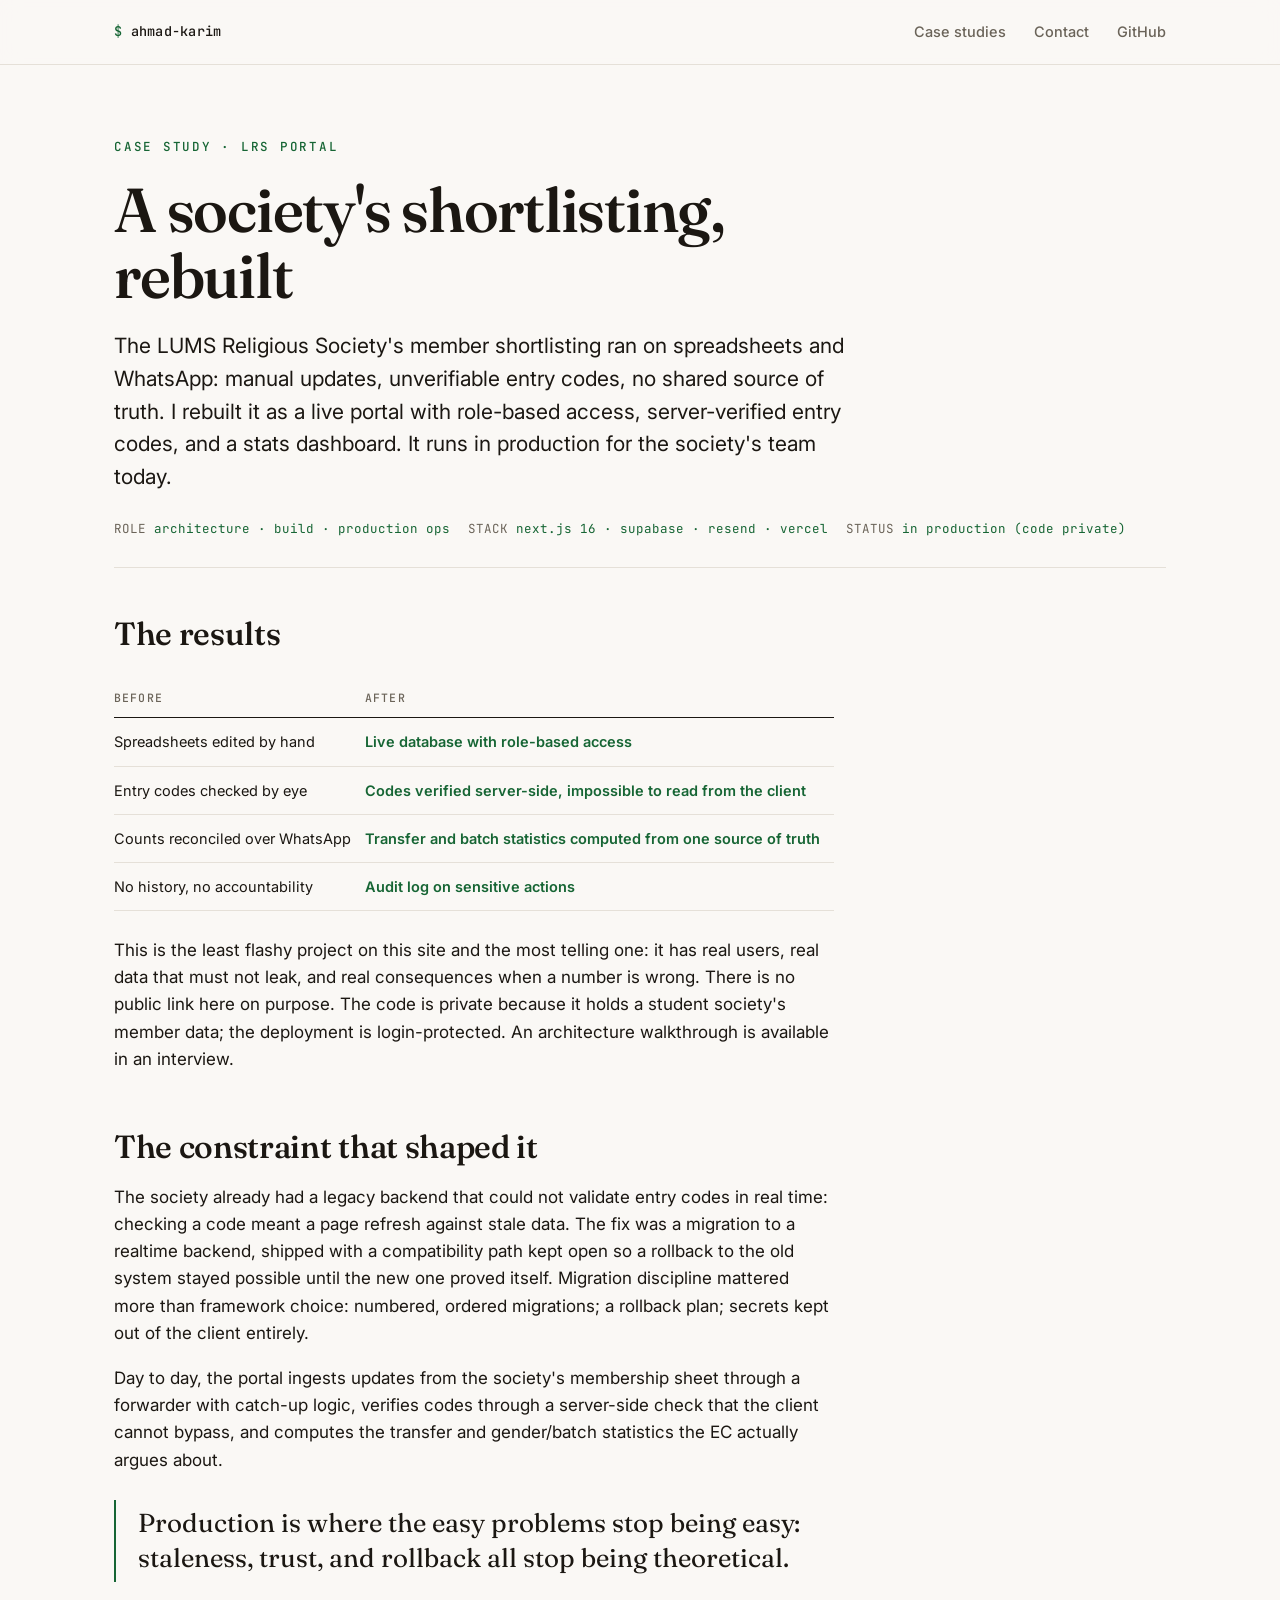
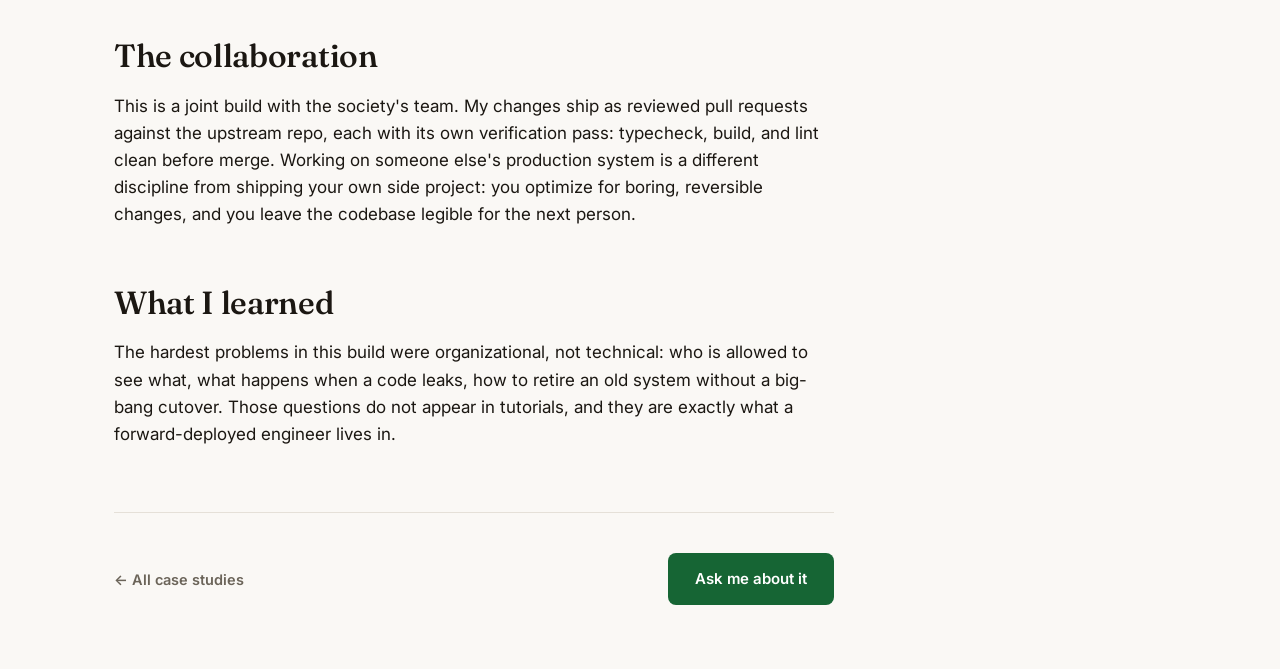
==== case-studies/lrs-portal.html @ 7e13b47a "portfolio site: light editorial design, 3 case studies, animation layer (reduced-motion safe, no-JS " ====
<!doctype html>
<html lang="en">
<head>
  <meta charset="utf-8" />
  <meta name="viewport" content="width=device-width, initial-scale=1" />
  <title>LRS Portal case study — Ahmad Karim</title>
  <meta name="description" content="Replaced a spreadsheet + WhatsApp shortlisting process for a real student society with a live portal. Code private, running in production." />
  <link rel="icon" href="data:image/svg+xml,%3Csvg xmlns='http://www.w3.org/2000/svg' viewBox='0 0 64 64'%3E%3Crect width='64' height='64' rx='14' fill='%23101210'/%3E%3Ctext x='32' y='45' font-family='monospace' font-size='36' font-weight='600' text-anchor='middle' fill='%236FCF97'%3E%24%3C/text%3E%3C/svg%3E" />
  <link rel="preconnect" href="https://fonts.googleapis.com" />
  <link rel="preconnect" href="https://fonts.gstatic.com" crossorigin />
  <link href="https://fonts.googleapis.com/css2?family=Fraunces:opsz,wght@9..144,400..700&family=Inter:wght@400..700&family=JetBrains+Mono:wght@400;500&display=swap" rel="stylesheet" />
  <link rel="stylesheet" href="../assets/styles.css" />
</head>
<body>
  <a class="skip-link" href="#main">Skip to content</a>

  <header class="site-header">
    <div class="container">
      <a class="brand" href="/"><span class="dollar">$</span> ahmad-karim</a>
      <nav class="site-nav" aria-label="Main">
        <a class="u-line" href="../#case-studies">Case studies</a>
        <a class="u-line" href="../#footer">Contact</a>
        <a class="u-line" href="https://github.com/ahm3d-karim">GitHub</a>
      </nav>
    </div>
  </header>

  <main id="main">
    <article class="article">
      <div class="container">
        <span class="kicker">Case study · lrs portal</span>
        <header>
          <h1>A society's shortlisting, rebuilt</h1>
          <p class="standfirst">The LUMS Religious Society's member shortlisting ran on spreadsheets and WhatsApp: manual updates, unverifiable entry codes, no shared source of truth. I rebuilt it as a live portal with role-based access, server-verified entry codes, and a stats dashboard. It runs in production for the society's team today.</p>
        </header>
        <div class="article-meta">
          <span>ROLE <span class="accent">architecture · build · production ops</span></span>
          <span>STACK <span class="accent">next.js 16 · supabase · resend · vercel</span></span>
          <span>STATUS <span class="accent">in production (code private)</span></span>
        </div>

        <div class="prose">
          <h2>The results</h2>
          <table class="results-table">
            <thead><tr><th>Before</th><th>After</th></tr></thead>
            <tbody>
              <tr><td>Spreadsheets edited by hand</td><td class="good">Live database with role-based access</td></tr>
              <tr><td>Entry codes checked by eye</td><td class="good">Codes verified server-side, impossible to read from the client</td></tr>
              <tr><td>Counts reconciled over WhatsApp</td><td class="good">Transfer and batch statistics computed from one source of truth</td></tr>
              <tr><td>No history, no accountability</td><td class="good">Audit log on sensitive actions</td></tr>
            </tbody>
          </table>
          <p>This is the least flashy project on this site and the most telling one: it has real users, real data that must not leak, and real consequences when a number is wrong. There is no public link here on purpose. The code is private because it holds a student society's member data; the deployment is login-protected. An architecture walkthrough is available in an interview.</p>

          <h2>The constraint that shaped it</h2>
          <p>The society already had a legacy backend that could not validate entry codes in real time: checking a code meant a page refresh against stale data. The fix was a migration to a realtime backend, shipped with a compatibility path kept open so a rollback to the old system stayed possible until the new one proved itself. Migration discipline mattered more than framework choice: numbered, ordered migrations; a rollback plan; secrets kept out of the client entirely.</p>
          <p>Day to day, the portal ingests updates from the society's membership sheet through a forwarder with catch-up logic, verifies codes through a server-side check that the client cannot bypass, and computes the transfer and gender/batch statistics the EC actually argues about.</p>
          <blockquote>Production is where the easy problems stop being easy: staleness, trust, and rollback all stop being theoretical.</blockquote>

          <h2>The collaboration</h2>
          <p>This is a joint build with the society's team. My changes ship as reviewed pull requests against the upstream repo, each with its own verification pass: typecheck, build, and lint clean before merge. Working on someone else's production system is a different discipline from shipping your own side project: you optimize for boring, reversible changes, and you leave the codebase legible for the next person.</p>

          <h2>What I learned</h2>
          <p>The hardest problems in this build were organizational, not technical: who is allowed to see what, what happens when a code leaks, how to retire an old system without a big-bang cutover. Those questions do not appear in tutorials, and they are exactly what a forward-deployed engineer lives in.</p>

          <div class="case-cta">
            <a class="back" href="../#case-studies">← All case studies</a>
            <div class="cta-row">
              <a class="btn btn-primary" href="mailto:28020258@lums.edu.pk">Ask me about it</a>
            </div>
          </div>
        </div>
      </div>
    </article>
  </main>
</body>
</html>
---- assets/styles.css ----
/* ============================================================
   Ahmad Karim — portfolio
   Light editorial system. One accent (forest green).
   Progressive enhancement: JS adds <html class="js">; every
   animation state is gated behind .js so no-JS = fully visible.
   ============================================================ */

:root {
  --bg: #FAF8F5;
  --surface: #FFFFFF;
  --ink: #1B1712;
  --muted: #6B6459;
  --line: #E5E0D8;
  --accent: #166534;
  --accent-ink: #0F441F;
  --chip: #EAF4EC;
  --max: 1100px;
  --pad: 24px;
  --serif: "Fraunces", Georgia, serif;
  --sans: "Inter", -apple-system, "Segoe UI", sans-serif;
  --mono: "JetBrains Mono", ui-monospace, "Cascadia Mono", monospace;
  --ease: cubic-bezier(0.16, 1, 0.3, 1);
}

* { box-sizing: border-box; margin: 0; padding: 0; }

html { scroll-behavior: smooth; }
html, body { overflow-x: clip; }
@media (prefers-reduced-motion: reduce) {
  html { scroll-behavior: auto; }
}

body {
  background: var(--bg);
  color: var(--ink);
  font-family: var(--sans);
  font-size: 17px;
  line-height: 1.6;
  -webkit-font-smoothing: antialiased;
}

img { display: block; max-width: 100%; height: auto; }
a { color: inherit; }

.container {
  max-width: var(--max);
  margin: 0 auto;
  padding: 0 var(--pad);
}

/* ---------- skip link + focus ---------- */
.skip-link {
  position: absolute;
  left: -999px;
  top: 8px;
  background: var(--ink);
  color: var(--bg);
  padding: 8px 14px;
  border-radius: 6px;
  z-index: 50;
}
.skip-link:focus { left: 8px; }

:focus-visible {
  outline: 2px solid var(--accent);
  outline-offset: 3px;
  border-radius: 2px;
}

/* ---------- header ---------- */
.site-header {
  position: sticky;
  top: 0;
  z-index: 40;
  background: rgba(250, 248, 245, 0.88);
  backdrop-filter: blur(10px);
  -webkit-backdrop-filter: blur(10px);
  border-bottom: 1px solid var(--line);
}
.site-header .container {
  display: flex;
  align-items: center;
  justify-content: space-between;
  height: 64px;
}
.brand {
  font-family: var(--mono);
  font-size: 13.5px;
  font-weight: 500;
  color: var(--ink);
  text-decoration: none;
  letter-spacing: 0.02em;
}
.brand .dollar { color: var(--accent); }
.site-nav { display: flex; gap: 28px; }
.site-nav a {
  font-size: 14.5px;
  font-weight: 500;
  color: var(--muted);
  text-decoration: none;
  transition: color 0.2s var(--ease);
}
.site-nav a:hover { color: var(--ink); }

/* animated underline (base state: none; enhanced under .js) */
.u-line { position: relative; }
.js .u-line::after {
  content: "";
  position: absolute;
  left: 0;
  bottom: -3px;
  width: 100%;
  height: 1.5px;
  background: var(--accent);
  transform: scaleX(0);
  transform-origin: left;
  transition: transform 0.35s var(--ease);
}
.js .u-line:hover::after,
.js .u-line:focus-visible::after { transform: scaleX(1); }

/* ---------- kicker (mono section labels) ---------- */
.kicker {
  font-family: var(--mono);
  font-size: 12.5px;
  font-weight: 500;
  letter-spacing: 0.14em;
  text-transform: uppercase;
  color: var(--accent);
}

/* ---------- hero ---------- */
.hero { padding: 108px 0 96px; }
.hero .kicker { display: block; margin-bottom: 26px; }
.hero h1 {
  font-family: var(--serif);
  font-weight: 560;
  font-size: clamp(52px, 8.5vw, 96px);
  line-height: 1.02;
  letter-spacing: -0.02em;
  max-width: 12ch;
}
.hero h1 .dot { color: var(--accent); }
.hero .lead {
  margin-top: 30px;
  font-size: clamp(18px, 2.2vw, 21px);
  line-height: 1.5;
  max-width: 34em;
  color: var(--ink);
}
.hero .sub {
  margin-top: 14px;
  font-size: 16.5px;
  color: var(--muted);
  max-width: 34em;
}
.hero .cta-row { margin-top: 42px; display: flex; gap: 14px; flex-wrap: wrap; }

/* ---------- buttons ---------- */
.btn {
  display: inline-flex;
  align-items: center;
  gap: 8px;
  font-family: var(--sans);
  font-size: 15px;
  font-weight: 600;
  padding: 13px 26px;
  border-radius: 8px;
  text-decoration: none;
  border: 1px solid transparent;
  transition: transform 0.2s var(--ease), background 0.2s var(--ease), border-color 0.2s var(--ease);
}
.btn:active { transform: translateY(1px) scale(0.99); }
.btn-primary { background: var(--accent); color: #fff; }
.btn-primary:hover { background: var(--accent-ink); }
.btn-ghost {
  background: transparent;
  color: var(--ink);
  border-color: #D8D2C7;
}
.btn-ghost:hover { border-color: var(--ink); }

/* ---------- section scaffolding ---------- */
.section { padding: 88px 0; }
.section-head { margin-bottom: 48px; }
.section-head .kicker { display: block; margin-bottom: 14px; }
.section-head h2 {
  font-family: var(--serif);
  font-weight: 540;
  font-size: clamp(30px, 4vw, 42px);
  line-height: 1.12;
  letter-spacing: -0.01em;
  max-width: 22ch;
}
.section-head p {
  margin-top: 12px;
  color: var(--muted);
  max-width: 44em;
}

/* ---------- flagship cards ---------- */
.flagship {
  display: grid;
  grid-template-columns: 7fr 5fr;
  gap: 48px;
  align-items: center;
  padding: 40px 0;
}
.flagship + .flagship { border-top: 1px solid var(--line); }
.flagship.flip .flagship-media { order: 2; }

.flagship-media {
  border: 1px solid var(--line);
  border-radius: 12px;
  overflow: hidden;
  background: var(--surface);
  box-shadow: 0 1px 2px rgba(27, 23, 18, 0.05);
}
.flagship-media img { width: 100%; }

.flagship-info .chip-row { display: flex; align-items: center; gap: 10px; margin-bottom: 16px; }
.status-chip {
  display: inline-flex;
  align-items: center;
  gap: 7px;
  font-family: var(--mono);
  font-size: 11.5px;
  font-weight: 500;
  letter-spacing: 0.1em;
  padding: 5px 11px;
  border-radius: 999px;
  background: var(--chip);
  color: var(--accent-ink);
}
.status-chip::before {
  content: "";
  width: 6px;
  height: 6px;
  border-radius: 50%;
  background: var(--accent);
}
.mono-tag {
  font-family: var(--mono);
  font-size: 12px;
  color: var(--muted);
}
.flagship-info h3 {
  font-family: var(--serif);
  font-weight: 540;
  font-size: clamp(26px, 3vw, 34px);
  line-height: 1.15;
  letter-spacing: -0.01em;
}
.flagship-info p { margin-top: 14px; color: var(--muted); max-width: 36em; }
.flagship-links { margin-top: 22px; display: flex; gap: 22px; flex-wrap: wrap; }
.flagship-links a {
  font-size: 14.5px;
  font-weight: 600;
  text-decoration: none;
  color: var(--ink);
}

/* ---------- stats strip ---------- */
.stats {
  border-top: 1px solid var(--line);
  border-bottom: 1px solid var(--line);
  background: var(--surface);
}
.stats .container {
  display: flex;
  justify-content: space-between;
  gap: 20px;
  padding-top: 40px;
  padding-bottom: 40px;
  flex-wrap: wrap;
}
.stat { min-width: 130px; }
.stat .num {
  font-family: var(--serif);
  font-weight: 560;
  font-size: clamp(34px, 4vw, 48px);
  line-height: 1;
  color: var(--ink);
  font-variant-numeric: tabular-nums;
}
.stat .num .unit { font-size: 0.55em; color: var(--accent); }
.stat .lbl {
  margin-top: 8px;
  font-size: 13.5px;
  color: var(--muted);
  max-width: 16ch;
}

/* ---------- case studies (editorial list) ---------- */
.case-row {
  display: grid;
  grid-template-columns: 80px 1fr auto;
  gap: 28px;
  align-items: baseline;
  padding: 34px 0;
  border-top: 1px solid var(--line);
  text-decoration: none;
}
.case-row:last-child { border-bottom: 1px solid var(--line); }
.case-num {
  font-family: var(--mono);
  font-size: 13px;
  color: var(--muted);
}
.case-body h3 {
  font-family: var(--serif);
  font-weight: 540;
  font-size: clamp(22px, 2.6vw, 30px);
  line-height: 1.15;
  transition: color 0.2s var(--ease);
}
.case-body .kicker { display: block; margin-bottom: 8px; font-size: 11.5px; }
.case-body p { margin-top: 10px; color: var(--muted); max-width: 40em; }
.case-pull {
  margin-top: 12px;
  font-family: var(--mono);
  font-size: 12.5px;
  color: var(--accent);
}
.case-arrow {
  align-self: center;
  font-family: var(--mono);
  font-size: 20px;
  color: var(--muted);
  transition: transform 0.3s var(--ease), color 0.2s var(--ease);
}
.js .case-row:hover .case-arrow { transform: translateX(6px); color: var(--accent); }
.js .case-row:hover h3 { color: var(--accent-ink); }

/* ---------- tooling ---------- */
.tool-grid {
  display: grid;
  grid-template-columns: 1fr 1fr;
  gap: 24px;
}
.tool {
  background: var(--surface);
  border: 1px solid var(--line);
  border-radius: 12px;
  padding: 28px;
  text-decoration: none;
  transition: transform 0.35s var(--ease), box-shadow 0.35s var(--ease), border-color 0.35s var(--ease);
}
.js .tool:hover {
  transform: translateY(-4px);
  border-color: #CFE8D6;
  box-shadow: 0 14px 34px -16px rgba(27, 23, 18, 0.16);
}
.tool h3 { font-size: 17.5px; font-weight: 600; }
.tool p { margin-top: 8px; font-size: 14.5px; color: var(--muted); }
.tool .mono-tag { display: inline-block; margin-top: 16px; }

/* ---------- archive ---------- */
.archive-grid {
  display: grid;
  grid-template-columns: repeat(4, 1fr);
  gap: 18px;
}
.archive-item {
  border-top: 2px solid var(--line);
  padding-top: 16px;
  text-decoration: none;
}
.archive-item h3 { font-size: 15.5px; font-weight: 600; }
.archive-item p { margin-top: 6px; font-size: 13.5px; color: var(--muted); line-height: 1.5; }
.archive-item .mono-tag { display: inline-block; margin-top: 12px; font-size: 11.5px; }
.js .archive-item h3 { transition: color 0.2s var(--ease); }
.js .archive-item:hover h3 { color: var(--accent-ink); }
.archive-item:hover { border-top-color: var(--accent); }

/* ---------- footer ---------- */
.site-footer {
  margin-top: 40px;
  border-top: 1px solid var(--line);
  padding: 64px 0 40px;
}
.footer-grid {
  display: flex;
  justify-content: space-between;
  gap: 32px;
  flex-wrap: wrap;
}
.footer-grid h2 {
  font-family: var(--serif);
  font-weight: 540;
  font-size: clamp(28px, 3.6vw, 40px);
  letter-spacing: -0.01em;
  max-width: 16ch;
  line-height: 1.1;
}
.footer-links { display: flex; flex-direction: column; gap: 12px; min-width: 200px; }
.footer-links a {
  font-size: 15px;
  font-weight: 500;
  text-decoration: none;
  color: var(--muted);
  transition: color 0.2s var(--ease);
}
.footer-links a:hover { color: var(--ink); }
.footer-meta {
  margin-top: 56px;
  display: flex;
  justify-content: space-between;
  gap: 16px;
  flex-wrap: wrap;
  font-size: 13px;
  color: var(--muted);
}
.footer-meta .mono { font-family: var(--mono); font-size: 12.5px; color: var(--accent); }

/* ---------- article pages (case studies) ---------- */
.article { padding: 72px 0 40px; }
.article .kicker { display: block; margin-bottom: 20px; }
.article header h1 {
  font-family: var(--serif);
  font-weight: 560;
  font-size: clamp(36px, 5.4vw, 62px);
  line-height: 1.06;
  letter-spacing: -0.02em;
  max-width: 18ch;
}
.article .standfirst {
  margin-top: 22px;
  font-size: clamp(18px, 2.1vw, 21px);
  line-height: 1.55;
  color: var(--ink);
  max-width: 36em;
}
.article-meta {
  margin-top: 26px;
  padding-bottom: 28px;
  border-bottom: 1px solid var(--line);
  display: flex;
  gap: 18px;
  flex-wrap: wrap;
  font-family: var(--mono);
  font-size: 12.5px;
  color: var(--muted);
}
.article-meta .accent { color: var(--accent); }

.prose { padding: 48px 0 24px; max-width: 720px; }
.prose h2 {
  font-family: var(--serif);
  font-weight: 540;
  font-size: clamp(25px, 3vw, 32px);
  line-height: 1.15;
  letter-spacing: -0.01em;
  margin: 56px 0 18px;
}
.prose h2:first-child { margin-top: 0; }
.prose h3 { font-size: 18px; font-weight: 650; margin: 36px 0 10px; }
.prose p { margin: 0 0 18px; color: var(--ink); }
.prose p.muted { color: var(--muted); }
.prose strong { font-weight: 650; }
.prose blockquote {
  border-left: 2px solid var(--accent);
  padding: 6px 0 6px 22px;
  margin: 26px 0;
  font-family: var(--serif);
  font-size: clamp(20px, 2.4vw, 26px);
  line-height: 1.35;
  color: var(--ink);
}
.prose ul { margin: 0 0 18px 22px; }
.prose li { margin-bottom: 8px; }
.prose .mono-tag { font-size: 12px; }

.results-table {
  width: 100%;
  border-collapse: collapse;
  margin: 26px 0;
  font-size: 14.5px;
}
.results-table th {
  text-align: left;
  font-family: var(--mono);
  font-size: 11.5px;
  letter-spacing: 0.1em;
  text-transform: uppercase;
  color: var(--muted);
  font-weight: 500;
  padding: 10px 14px 10px 0;
  border-bottom: 1.5px solid var(--ink);
}
.results-table td {
  padding: 12px 14px 12px 0;
  border-bottom: 1px solid var(--line);
  vertical-align: top;
}
.results-table td.mono, .results-table .mono { font-family: var(--mono); font-size: 13px; }
.results-table .good { color: var(--accent); font-weight: 600; }

.term {
  background: #101210;
  border-radius: 10px;
  padding: 18px 22px;
  margin: 28px 0;
  font-family: var(--mono);
  font-size: 13.5px;
  line-height: 1.75;
  color: #D6E4D9;
  overflow-x: auto;
}
.term .p { color: #6FCF97; }
.term .dim { color: #7C8A7E; }
.term .hl { color: #F2F7F2; font-weight: 600; }

.honesty {
  background: var(--surface);
  border: 1px solid var(--line);
  border-left: 3px solid #B45309;
  border-radius: 0 10px 10px 0;
  padding: 22px 26px;
  margin: 30px 0;
}
.honesty h3 { margin-top: 0; font-size: 15px; font-weight: 650; }
.honesty p, .honesty li { font-size: 14.5px; color: var(--muted); }
.honesty p:last-child { margin-bottom: 0; }

.case-cta {
  margin-top: 64px;
  padding-top: 40px;
  border-top: 1px solid var(--line);
  display: flex;
  gap: 14px;
  flex-wrap: wrap;
  align-items: center;
  justify-content: space-between;
}
.case-cta .back {
  font-size: 14.5px;
  font-weight: 600;
  text-decoration: none;
  color: var(--muted);
}
.case-cta .back:hover { color: var(--ink); }

@media (max-width: 700px) {
  .article { padding: 48px 0 24px; }
  .prose { padding-top: 36px; }
  .results-table { font-size: 13.5px; display: block; overflow-x: auto; }
}

/* ============================================================
   Animation states (all gated behind html.js and applied by
   main.js; no-JS users never see any of this)
   ============================================================ */
.js .anim.pre { opacity: 0; transform: translateY(22px); }
.js .anim {
  transition: opacity 0.7s var(--ease), transform 0.7s var(--ease);
  transition-delay: inherit;
}
.js .anim.in { opacity: 1; transform: none; }

/* hero masked name reveal */
.js .mask-wrap { display: block; overflow: hidden; }
.js .mask-line {
  display: block;
  transform: translateY(110%);
  transition: transform 0.9s var(--ease);
}
.js h1.in-mask .mask-line { transform: translateY(0); }

/* word-by-word heading reveal */
.js .section-head h2 .word { display: inline-block; }
.js .section-head h2 .word.pre {
  opacity: 0;
  transform: translateY(14px);
  transition: opacity 0.5s var(--ease), transform 0.5s var(--ease);
}
.js .section-head h2 .word.in { opacity: 1; transform: none; }

/* terminal caret */
.term .caret {
  display: inline-block;
  color: #6FCF97;
  animation: caret-blink 1s steps(1) infinite;
}
@keyframes caret-blink { 50% { opacity: 0; } }

/* Lenis smooth-scroll */
html.lenis, html.lenis body { height: auto; }
.lenis.lenis-smooth { scroll-behavior: auto !important; }

@media (prefers-reduced-motion: reduce) {
  .js .anim.pre { opacity: 1; transform: none; transition: none; }
  .js .mask-line { transform: none; transition: none; }
  .js .section-head h2 .word.pre { opacity: 1; transform: none; transition: none; }
  .term .caret { animation: none; }
}

/* ---------- proof strip terminal ---------- */
.proof-strip .term {
  max-width: 720px;
  margin: 0 auto;
  box-shadow: 0 24px 60px -30px rgba(16, 18, 16, 0.45);
}
.term-home { font-size: 13px; }
@media (max-width: 700px) {
  .term-home { font-size: 11px; padding: 14px 16px; }
}

@media (max-width: 900px) {
  .flagship { grid-template-columns: 1fr; gap: 26px; padding: 32px 0; }
  .flagship.flip .flagship-media { order: 0; }
  .case-row { grid-template-columns: 48px 1fr; }
  .case-arrow { display: none; }
  .archive-grid { grid-template-columns: 1fr 1fr; }
  .tool-grid { grid-template-columns: 1fr; }
  .stats .container { justify-content: flex-start; gap: 36px; }
  .hero { padding: 72px 0 64px; }
}
@media (max-width: 560px) {
  body { font-size: 16px; }
  .hero h1 { font-size: clamp(38px, 11.5vw, 52px); }
  .site-nav { gap: 16px; }
  .site-nav a { font-size: 13.5px; }
  .site-nav a:nth-child(1) { display: none; }
  .brand { font-size: 12.5px; }
  .archive-grid { grid-template-columns: 1fr; }
  .case-row { grid-template-columns: 1fr; gap: 10px; }
  .section { padding: 64px 0; }
  .hero .cta-row .btn { padding: 12px 20px; }
}
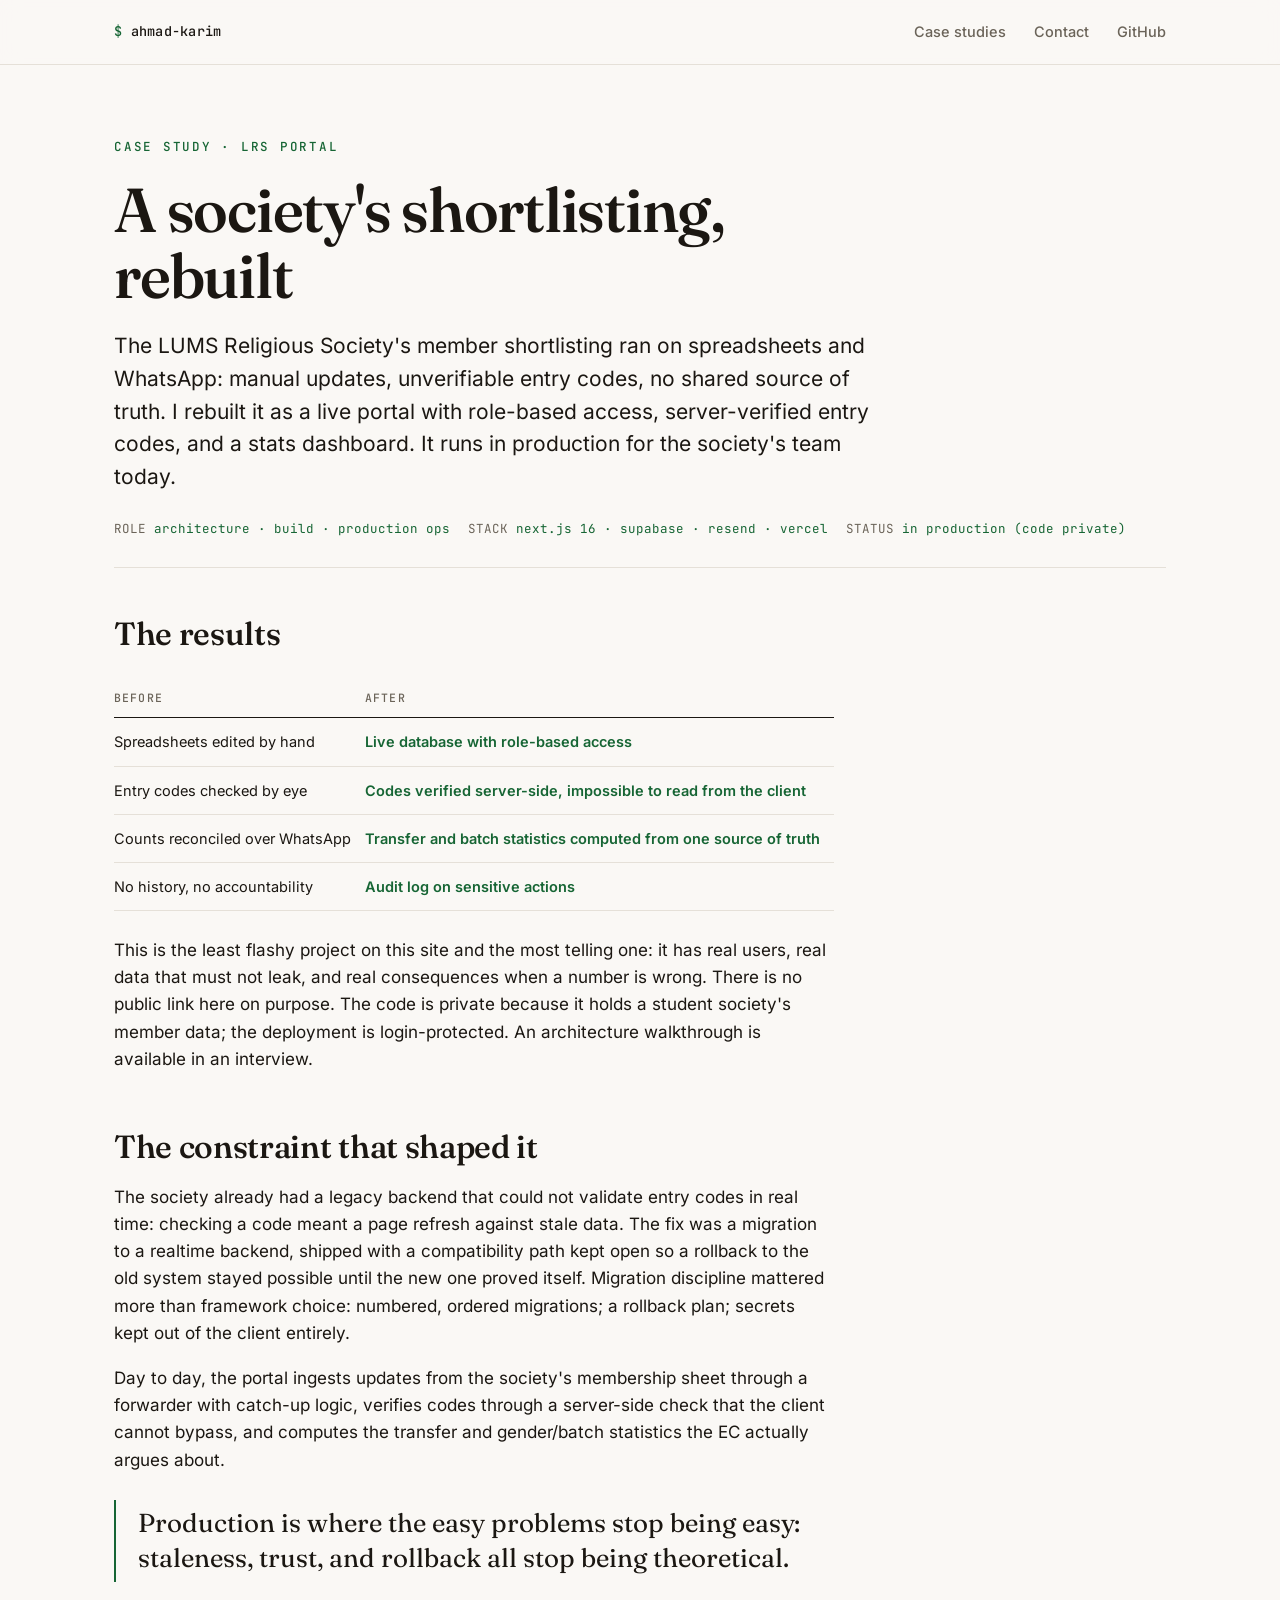
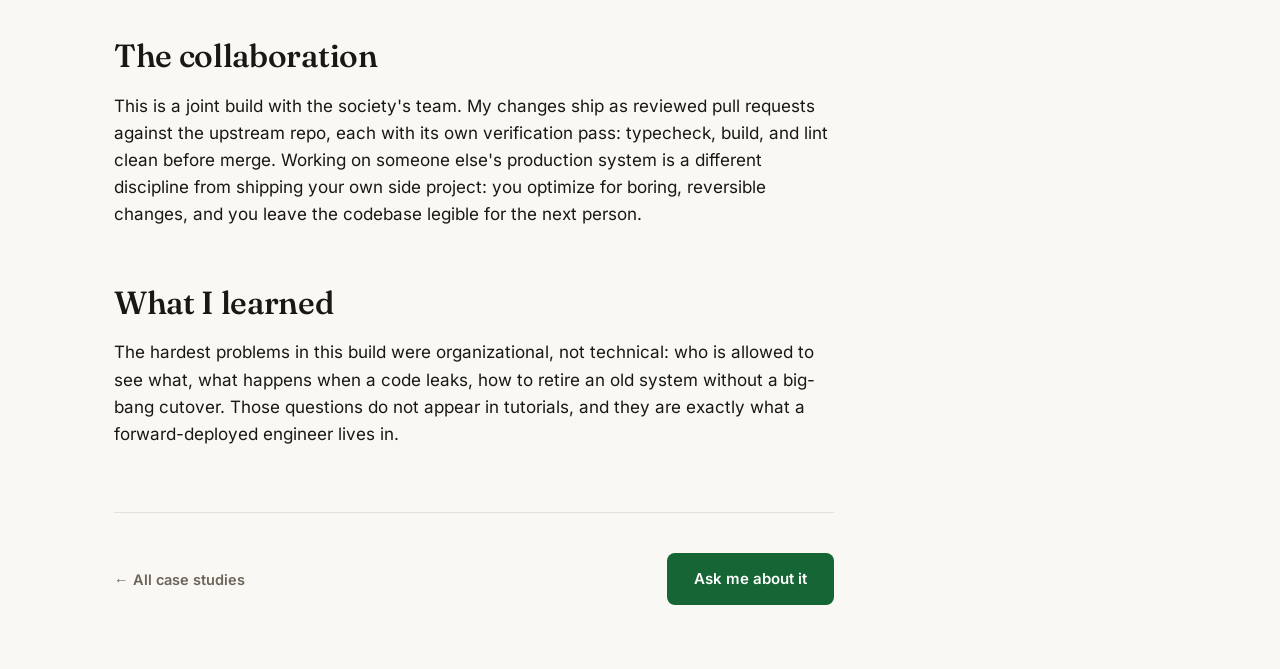
==== commit c78564ef: "scroll-scrubbed verification-loop sequence: 64 procedural frames, pinned stage, lazy keyframe loadin" ====
--- a/case-studies/lrs-portal.html
+++ b/case-studies/lrs-portal.html
@@ -5,10 +5,7 @@
   <meta name="viewport" content="width=device-width, initial-scale=1" />
   <title>LRS Portal case study — Ahmad Karim</title>
   <meta name="description" content="Replaced a spreadsheet + WhatsApp shortlisting process for a real student society with a live portal. Code private, running in production." />
-  <link rel="icon" href="data:image/svg+xml,%3Csvg xmlns='http://www.w3.org/2000/svg' viewBox='0 0 64 64'%3E%3Crect width='64' height='64' rx='14' fill='%23101210'/%3E%3Ctext x='32' y='45' font-family='monospace' font-size='36' font-weight='600' text-anchor='middle' fill='%236FCF97'%3E%24%3C/text%3E%3C/svg%3E" />
-  <link rel="preconnect" href="https://fonts.googleapis.com" />
-  <link rel="preconnect" href="https://fonts.gstatic.com" crossorigin />
-  <link href="https://fonts.googleapis.com/css2?family=Fraunces:opsz,wght@9..144,400..700&family=Inter:wght@400..700&family=JetBrains+Mono:wght@400;500&display=swap" rel="stylesheet" />
+  <link rel="icon" href="data:image/svg+xml,%3Csvg xmlns='http://www.w3.org/2000/svg' viewBox='0 0 64 64'%3E%3Crect width='64' height='64' rx='14' fill='%23101210'/%3E%3Ctext x='32' y='45' font-family='monospace' font-size='36' font-weight='600' text-anchor='middle' fill='%236FCF97'%3E%24%3C/text%3E%3C/svg%3E" />    <link rel="stylesheet" href="../assets/fonts/fonts.css" />
   <link rel="stylesheet" href="../assets/styles.css" />
 </head>
 <body>
--- a/assets/fonts/fonts.css
+++ b/assets/fonts/fonts.css
@@ -0,0 +1,198 @@
+/* vietnamese */
+@font-face {
+  font-family: 'Fraunces';
+  font-style: normal;
+  font-weight: 400 700;
+  font-display: swap;
+  src: url(/assets/fonts/6NU78FyLNQOQZAnv9bYEvDiIdE9Ea92uemAk_WBq8U_9v0c2Wa0KxCBTeO-U.woff2) format('woff2');
+  unicode-range: U+0102-0103, U+0110-0111, U+0128-0129, U+0168-0169, U+01A0-01A1, U+01AF-01B0, U+0300-0301, U+0303-0304, U+0308-0309, U+0323, U+0329, U+1EA0-1EF9, U+20AB;
+}
+/* latin-ext */
+@font-face {
+  font-family: 'Fraunces';
+  font-style: normal;
+  font-weight: 400 700;
+  font-display: swap;
+  src: url(/assets/fonts/6NU78FyLNQOQZAnv9bYEvDiIdE9Ea92uemAk_WBq8U_9v0c2Wa0KxCFTeO-U.woff2) format('woff2');
+  unicode-range: U+0100-02BA, U+02BD-02C5, U+02C7-02CC, U+02CE-02D7, U+02DD-02FF, U+0304, U+0308, U+0329, U+1D00-1DBF, U+1E00-1E9F, U+1EF2-1EFF, U+2020, U+20A0-20AB, U+20AD-20C0, U+2113, U+2C60-2C7F, U+A720-A7FF;
+}
+/* latin */
+@font-face {
+  font-family: 'Fraunces';
+  font-style: normal;
+  font-weight: 400 700;
+  font-display: swap;
+  src: url(/assets/fonts/6NU78FyLNQOQZAnv9bYEvDiIdE9Ea92uemAk_WBq8U_9v0c2Wa0KxC9TeA.woff2) format('woff2');
+  unicode-range: U+0000-00FF, U+0131, U+0152-0153, U+02BB-02BC, U+02C6, U+02DA, U+02DC, U+0304, U+0308, U+0329, U+2000-206F, U+20AC, U+2122, U+2191, U+2193, U+2212, U+2215, U+FEFF, U+FFFD;
+}
+/* cyrillic-ext */
+@font-face {
+  font-family: 'Inter';
+  font-style: normal;
+  font-weight: 400 700;
+  font-display: swap;
+  src: url(/assets/fonts/UcC73FwrK3iLTeHuS_nVMrMxCp50SjIa2JL7SUc.woff2) format('woff2');
+  unicode-range: U+0460-052F, U+1C80-1C8A, U+20B4, U+2DE0-2DFF, U+A640-A69F, U+FE2E-FE2F;
+}
+/* cyrillic */
+@font-face {
+  font-family: 'Inter';
+  font-style: normal;
+  font-weight: 400 700;
+  font-display: swap;
+  src: url(/assets/fonts/UcC73FwrK3iLTeHuS_nVMrMxCp50SjIa0ZL7SUc.woff2) format('woff2');
+  unicode-range: U+0301, U+0400-045F, U+0490-0491, U+04B0-04B1, U+2116;
+}
+/* greek-ext */
+@font-face {
+  font-family: 'Inter';
+  font-style: normal;
+  font-weight: 400 700;
+  font-display: swap;
+  src: url(/assets/fonts/UcC73FwrK3iLTeHuS_nVMrMxCp50SjIa2ZL7SUc.woff2) format('woff2');
+  unicode-range: U+1F00-1FFF;
+}
+/* greek */
+@font-face {
+  font-family: 'Inter';
+  font-style: normal;
+  font-weight: 400 700;
+  font-display: swap;
+  src: url(/assets/fonts/UcC73FwrK3iLTeHuS_nVMrMxCp50SjIa1pL7SUc.woff2) format('woff2');
+  unicode-range: U+0370-0377, U+037A-037F, U+0384-038A, U+038C, U+038E-03A1, U+03A3-03FF;
+}
+/* vietnamese */
+@font-face {
+  font-family: 'Inter';
+  font-style: normal;
+  font-weight: 400 700;
+  font-display: swap;
+  src: url(/assets/fonts/UcC73FwrK3iLTeHuS_nVMrMxCp50SjIa2pL7SUc.woff2) format('woff2');
+  unicode-range: U+0102-0103, U+0110-0111, U+0128-0129, U+0168-0169, U+01A0-01A1, U+01AF-01B0, U+0300-0301, U+0303-0304, U+0308-0309, U+0323, U+0329, U+1EA0-1EF9, U+20AB;
+}
+/* latin-ext */
+@font-face {
+  font-family: 'Inter';
+  font-style: normal;
+  font-weight: 400 700;
+  font-display: swap;
+  src: url(/assets/fonts/UcC73FwrK3iLTeHuS_nVMrMxCp50SjIa25L7SUc.woff2) format('woff2');
+  unicode-range: U+0100-02BA, U+02BD-02C5, U+02C7-02CC, U+02CE-02D7, U+02DD-02FF, U+0304, U+0308, U+0329, U+1D00-1DBF, U+1E00-1E9F, U+1EF2-1EFF, U+2020, U+20A0-20AB, U+20AD-20C0, U+2113, U+2C60-2C7F, U+A720-A7FF;
+}
+/* latin */
+@font-face {
+  font-family: 'Inter';
+  font-style: normal;
+  font-weight: 400 700;
+  font-display: swap;
+  src: url(/assets/fonts/UcC73FwrK3iLTeHuS_nVMrMxCp50SjIa1ZL7.woff2) format('woff2');
+  unicode-range: U+0000-00FF, U+0131, U+0152-0153, U+02BB-02BC, U+02C6, U+02DA, U+02DC, U+0304, U+0308, U+0329, U+2000-206F, U+20AC, U+2122, U+2191, U+2193, U+2212, U+2215, U+FEFF, U+FFFD;
+}
+/* cyrillic-ext */
+@font-face {
+  font-family: 'JetBrains Mono';
+  font-style: normal;
+  font-weight: 400;
+  font-display: swap;
+  src: url(/assets/fonts/tDbv2o-flEEny0FZhsfKu5WU4zr3E_BX0PnT8RD8yKwBNntkaToggR7BYRbKPx3cwhsk.woff2) format('woff2');
+  unicode-range: U+0460-052F, U+1C80-1C8A, U+20B4, U+2DE0-2DFF, U+A640-A69F, U+FE2E-FE2F;
+}
+/* cyrillic */
+@font-face {
+  font-family: 'JetBrains Mono';
+  font-style: normal;
+  font-weight: 400;
+  font-display: swap;
+  src: url(/assets/fonts/tDbv2o-flEEny0FZhsfKu5WU4zr3E_BX0PnT8RD8yKwBNntkaToggR7BYRbKPxTcwhsk.woff2) format('woff2');
+  unicode-range: U+0301, U+0400-045F, U+0490-0491, U+04B0-04B1, U+2116;
+}
+/* greek */
+@font-face {
+  font-family: 'JetBrains Mono';
+  font-style: normal;
+  font-weight: 400;
+  font-display: swap;
+  src: url(/assets/fonts/tDbv2o-flEEny0FZhsfKu5WU4zr3E_BX0PnT8RD8yKwBNntkaToggR7BYRbKPxPcwhsk.woff2) format('woff2');
+  unicode-range: U+0370-0377, U+037A-037F, U+0384-038A, U+038C, U+038E-03A1, U+03A3-03FF;
+}
+/* vietnamese */
+@font-face {
+  font-family: 'JetBrains Mono';
+  font-style: normal;
+  font-weight: 400;
+  font-display: swap;
+  src: url(/assets/fonts/tDbv2o-flEEny0FZhsfKu5WU4zr3E_BX0PnT8RD8yKwBNntkaToggR7BYRbKPx_cwhsk.woff2) format('woff2');
+  unicode-range: U+0102-0103, U+0110-0111, U+0128-0129, U+0168-0169, U+01A0-01A1, U+01AF-01B0, U+0300-0301, U+0303-0304, U+0308-0309, U+0323, U+0329, U+1EA0-1EF9, U+20AB;
+}
+/* latin-ext */
+@font-face {
+  font-family: 'JetBrains Mono';
+  font-style: normal;
+  font-weight: 400;
+  font-display: swap;
+  src: url(/assets/fonts/tDbv2o-flEEny0FZhsfKu5WU4zr3E_BX0PnT8RD8yKwBNntkaToggR7BYRbKPx7cwhsk.woff2) format('woff2');
+  unicode-range: U+0100-02BA, U+02BD-02C5, U+02C7-02CC, U+02CE-02D7, U+02DD-02FF, U+0304, U+0308, U+0329, U+1D00-1DBF, U+1E00-1E9F, U+1EF2-1EFF, U+2020, U+20A0-20AB, U+20AD-20C0, U+2113, U+2C60-2C7F, U+A720-A7FF;
+}
+/* latin */
+@font-face {
+  font-family: 'JetBrains Mono';
+  font-style: normal;
+  font-weight: 400;
+  font-display: swap;
+  src: url(/assets/fonts/tDbv2o-flEEny0FZhsfKu5WU4zr3E_BX0PnT8RD8yKwBNntkaToggR7BYRbKPxDcwg.woff2) format('woff2');
+  unicode-range: U+0000-00FF, U+0131, U+0152-0153, U+02BB-02BC, U+02C6, U+02DA, U+02DC, U+0304, U+0308, U+0329, U+2000-206F, U+20AC, U+2122, U+2191, U+2193, U+2212, U+2215, U+FEFF, U+FFFD;
+}
+/* cyrillic-ext */
+@font-face {
+  font-family: 'JetBrains Mono';
+  font-style: normal;
+  font-weight: 500;
+  font-display: swap;
+  src: url(/assets/fonts/tDbv2o-flEEny0FZhsfKu5WU4zr3E_BX0PnT8RD8yKwBNntkaToggR7BYRbKPx3cwhsk.woff2) format('woff2');
+  unicode-range: U+0460-052F, U+1C80-1C8A, U+20B4, U+2DE0-2DFF, U+A640-A69F, U+FE2E-FE2F;
+}
+/* cyrillic */
+@font-face {
+  font-family: 'JetBrains Mono';
+  font-style: normal;
+  font-weight: 500;
+  font-display: swap;
+  src: url(/assets/fonts/tDbv2o-flEEny0FZhsfKu5WU4zr3E_BX0PnT8RD8yKwBNntkaToggR7BYRbKPxTcwhsk.woff2) format('woff2');
+  unicode-range: U+0301, U+0400-045F, U+0490-0491, U+04B0-04B1, U+2116;
+}
+/* greek */
+@font-face {
+  font-family: 'JetBrains Mono';
+  font-style: normal;
+  font-weight: 500;
+  font-display: swap;
+  src: url(/assets/fonts/tDbv2o-flEEny0FZhsfKu5WU4zr3E_BX0PnT8RD8yKwBNntkaToggR7BYRbKPxPcwhsk.woff2) format('woff2');
+  unicode-range: U+0370-0377, U+037A-037F, U+0384-038A, U+038C, U+038E-03A1, U+03A3-03FF;
+}
+/* vietnamese */
+@font-face {
+  font-family: 'JetBrains Mono';
+  font-style: normal;
+  font-weight: 500;
+  font-display: swap;
+  src: url(/assets/fonts/tDbv2o-flEEny0FZhsfKu5WU4zr3E_BX0PnT8RD8yKwBNntkaToggR7BYRbKPx_cwhsk.woff2) format('woff2');
+  unicode-range: U+0102-0103, U+0110-0111, U+0128-0129, U+0168-0169, U+01A0-01A1, U+01AF-01B0, U+0300-0301, U+0303-0304, U+0308-0309, U+0323, U+0329, U+1EA0-1EF9, U+20AB;
+}
+/* latin-ext */
+@font-face {
+  font-family: 'JetBrains Mono';
+  font-style: normal;
+  font-weight: 500;
+  font-display: swap;
+  src: url(/assets/fonts/tDbv2o-flEEny0FZhsfKu5WU4zr3E_BX0PnT8RD8yKwBNntkaToggR7BYRbKPx7cwhsk.woff2) format('woff2');
+  unicode-range: U+0100-02BA, U+02BD-02C5, U+02C7-02CC, U+02CE-02D7, U+02DD-02FF, U+0304, U+0308, U+0329, U+1D00-1DBF, U+1E00-1E9F, U+1EF2-1EFF, U+2020, U+20A0-20AB, U+20AD-20C0, U+2113, U+2C60-2C7F, U+A720-A7FF;
+}
+/* latin */
+@font-face {
+  font-family: 'JetBrains Mono';
+  font-style: normal;
+  font-weight: 500;
+  font-display: swap;
+  src: url(/assets/fonts/tDbv2o-flEEny0FZhsfKu5WU4zr3E_BX0PnT8RD8yKwBNntkaToggR7BYRbKPxDcwg.woff2) format('woff2');
+  unicode-range: U+0000-00FF, U+0131, U+0152-0153, U+02BB-02BC, U+02C6, U+02DA, U+02DC, U+0304, U+0308, U+0329, U+2000-206F, U+20AC, U+2122, U+2191, U+2193, U+2212, U+2215, U+FEFF, U+FFFD;
+}
--- a/assets/styles.css
+++ b/assets/styles.css
@@ -595,6 +595,58 @@
   .term .caret { animation: none; }
 }
 
+/* ---------- scroll-scrub sequence ---------- */
+.seq-section {
+  position: relative;
+  height: 280vh;
+  background: #0E100E;
+}
+.seq-stage {
+  position: sticky;
+  top: 0;
+  height: 100vh;
+  overflow: hidden;
+}
+.seq-poster,
+.seq-canvas {
+  position: absolute;
+  inset: 0;
+  width: 100%;
+  height: 100%;
+  object-fit: cover;
+}
+.seq-canvas { opacity: 0; transition: opacity 0.5s ease; }
+.seq-canvas.loaded { opacity: 1; }
+.seq-copy {
+  position: absolute;
+  left: 50%;
+  transform: translateX(-50%);
+  bottom: 9vh;
+  width: 100%;
+  color: #E9E4DA;
+}
+.seq-copy .kicker { color: #6FCF97; }
+.seq-copy h2 {
+  font-family: var(--serif);
+  font-weight: 540;
+  font-size: clamp(30px, 4vw, 44px);
+  line-height: 1.1;
+  max-width: 18ch;
+}
+.seq-copy p {
+  margin-top: 14px;
+  max-width: 36em;
+  font-size: 15.5px;
+  line-height: 1.6;
+  color: #B9B3A6;
+}
+.seq-copy .mono-tag { display: inline-block; margin-top: 16px; color: #7C8A7E; font-size: 12px; }
+@media (max-width: 700px) {
+  .seq-section { height: 240vh; }
+  .seq-copy { bottom: 6vh; }
+  .seq-copy p { font-size: 14px; }
+}
+
 /* ---------- proof strip terminal ---------- */
 .proof-strip .term {
   max-width: 720px;
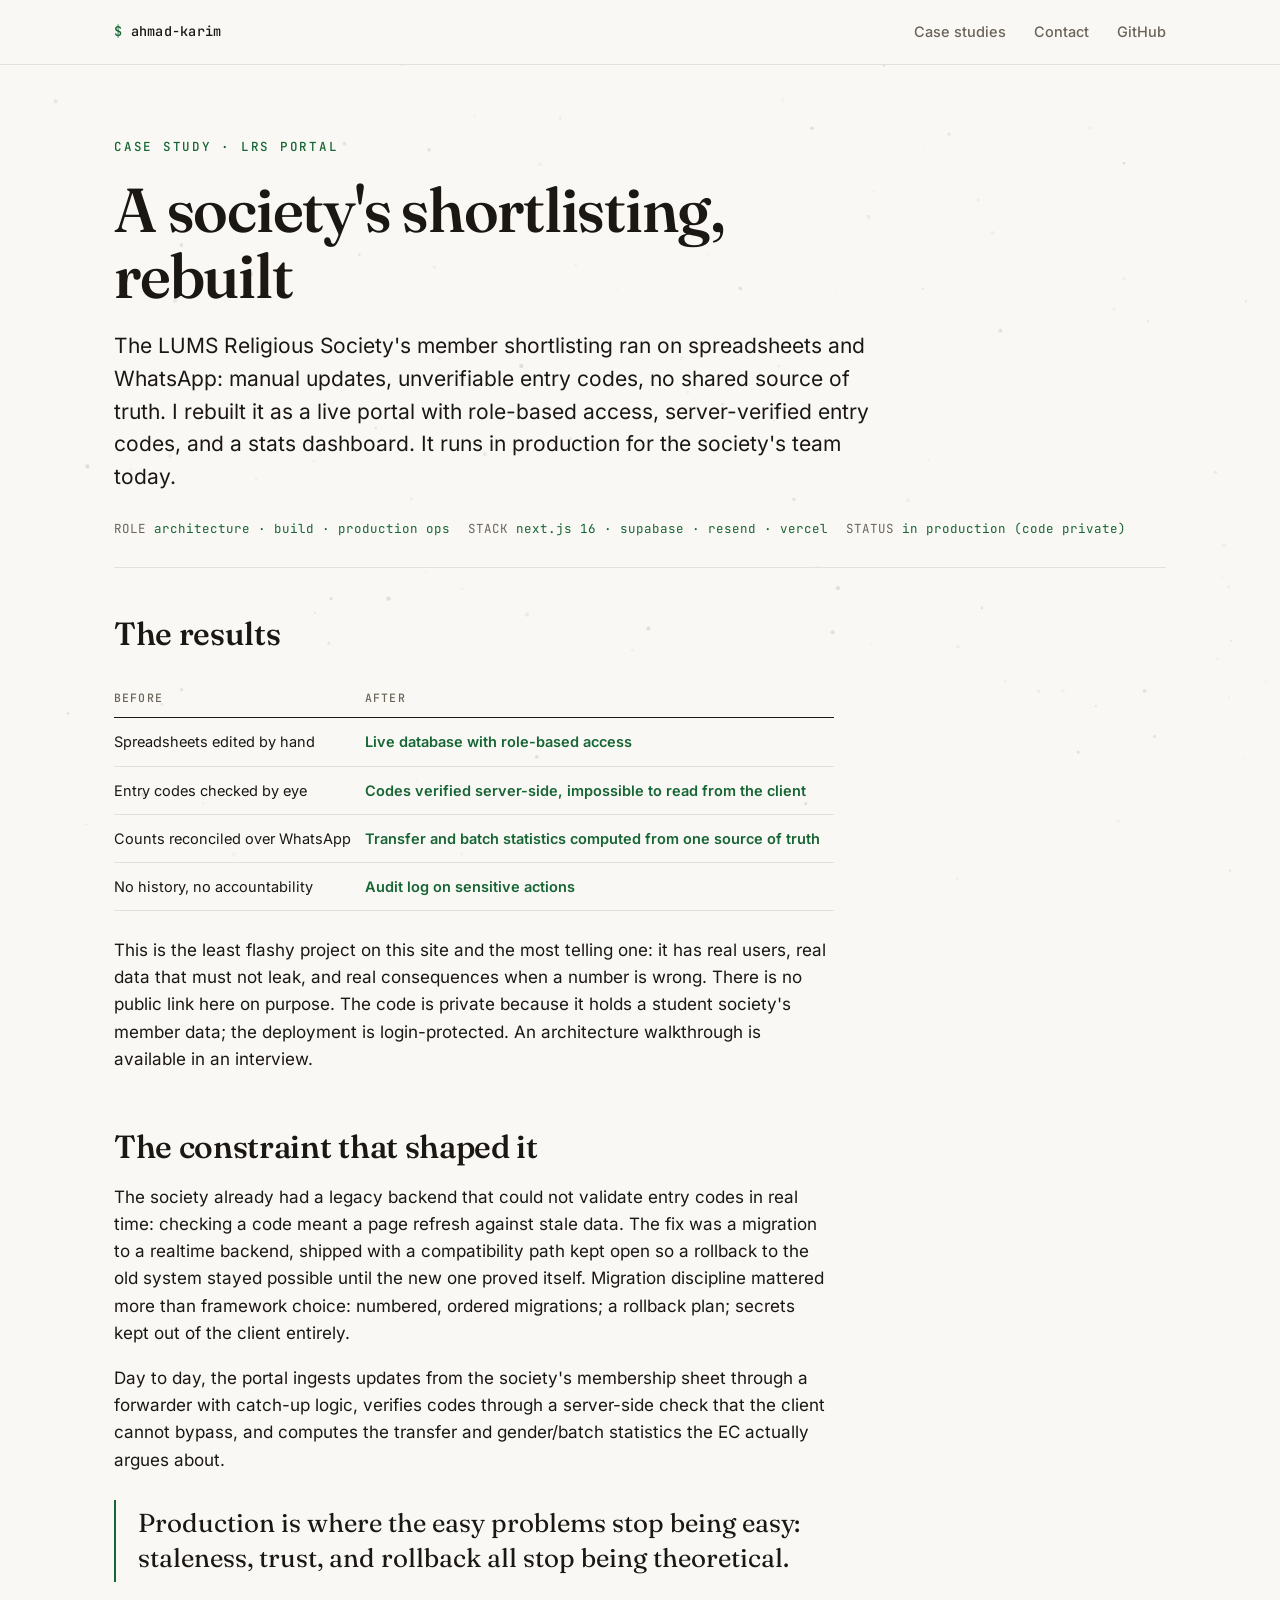
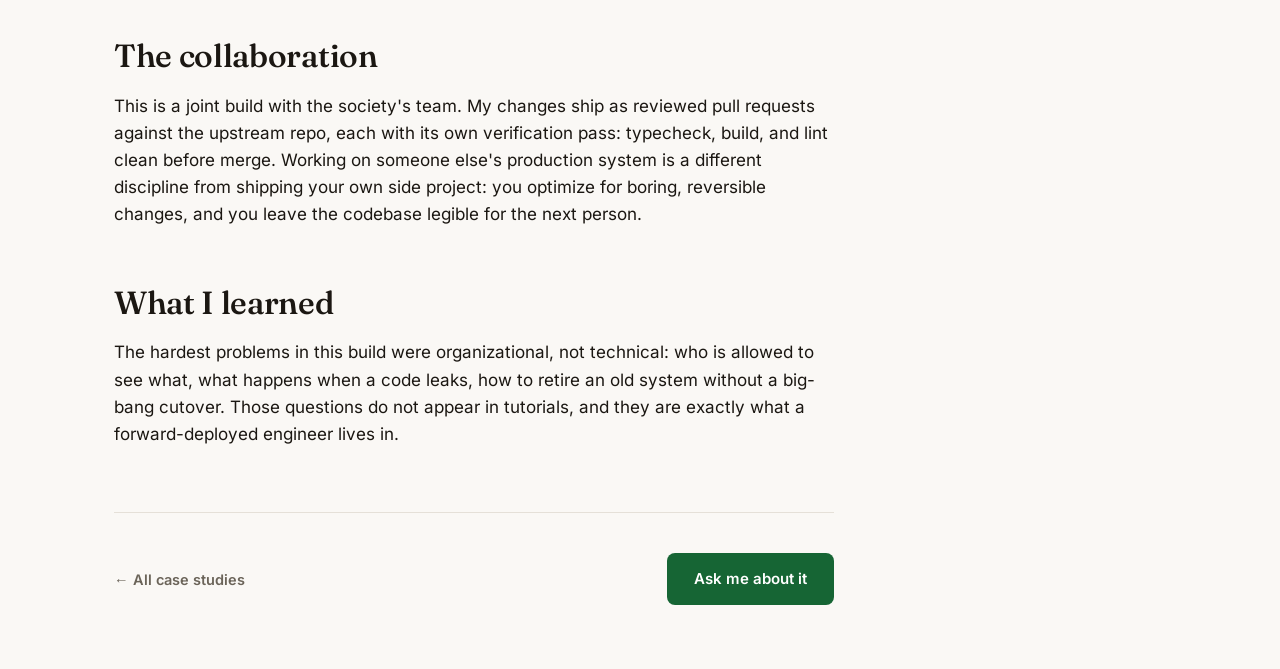
==== commit eca6f0f2: "the continuous world: fixed procedural canvas behind the whole site — cream dust, machine descent (r" ====
--- a/case-studies/lrs-portal.html
+++ b/case-studies/lrs-portal.html
@@ -8,7 +8,7 @@
   <link rel="icon" href="data:image/svg+xml,%3Csvg xmlns='http://www.w3.org/2000/svg' viewBox='0 0 64 64'%3E%3Crect width='64' height='64' rx='14' fill='%23101210'/%3E%3Ctext x='32' y='45' font-family='monospace' font-size='36' font-weight='600' text-anchor='middle' fill='%236FCF97'%3E%24%3C/text%3E%3C/svg%3E" />    <link rel="stylesheet" href="../assets/fonts/fonts.css" />
   <link rel="stylesheet" href="../assets/styles.css" />
 </head>
-<body>
+<body data-world="ambient">
   <a class="skip-link" href="#main">Skip to content</a>
 
   <header class="site-header">
@@ -70,5 +70,7 @@
       </div>
     </article>
   </main>
+  <canvas id="world" aria-hidden="true"></canvas>
+  <script src="../assets/world.js" defer></script>
 </body>
 </html>
--- a/assets/styles.css
+++ b/assets/styles.css
@@ -31,7 +31,7 @@
 }
 
 body {
-  background: var(--bg);
+  background: var(--bg); /* world.js repaints over the fixed canvas; body bg stays for no-JS */
   color: var(--ink);
   font-family: var(--sans);
   font-size: 17px;
@@ -680,3 +680,61 @@
   .section { padding: 64px 0; }
   .hero .cta-row .btn { padding: 12px 20px; }
 }
+
+/* ---------- the continuous world ---------- */
+#world {
+  position: fixed;
+  inset: 0;
+  z-index: -1;
+  display: block;
+}
+body.world-dark .site-header {
+  background: rgba(14, 16, 14, 0.88);
+  border-bottom-color: #262B26;
+}
+body.world-dark .site-header .brand,
+body.world-dark .site-header .site-nav a { color: #E9E4DA; }
+
+@media (prefers-reduced-motion: reduce) {
+  #world { display: none; }
+}
+
+/* solid plates for the machine zone (never text-over-canvas-mid-fade) */
+.stats { position: relative; }
+.stats::before {
+  content: "";
+  position: absolute;
+  inset: 0;
+  background: var(--surface);
+  opacity: 1;
+  transition: opacity 0.5s ease;
+  z-index: 0;
+}
+.stats .container { position: relative; z-index: 1; }
+body.world-dark .stats::before { background: #10120F; }
+
+.proof-strip { position: relative; }
+.proof-strip .container { position: relative; z-index: 1; }
+.proof-strip::before {
+  content: "";
+  position: absolute;
+  inset: 0;
+  background: transparent;
+  transition: background 0.5s ease;
+}
+body.world-dark .proof-strip::before { background: #0E100E; }
+
+/* dark-zone text turns light */
+body.world-dark .stats .num,
+body.world-dark .stat .lbl { color: #E9E4DA; }
+body.world-dark .section-head h2,
+body.world-dark .proof-strip .section-head h2 { color: #F2EEE6; }
+body.world-dark .section-head .kicker { color: #6FCF97; }
+
+/* case pages: prose plate stays solid over ambient canvas */
+.article { background: transparent; }
+.prose { background: transparent; }
+
+/* the machine's stage: empty band where gates + ring play */
+.machine-band { height: 160vh; }
+@media (max-width: 700px) { .machine-band { height: 120vh; } }
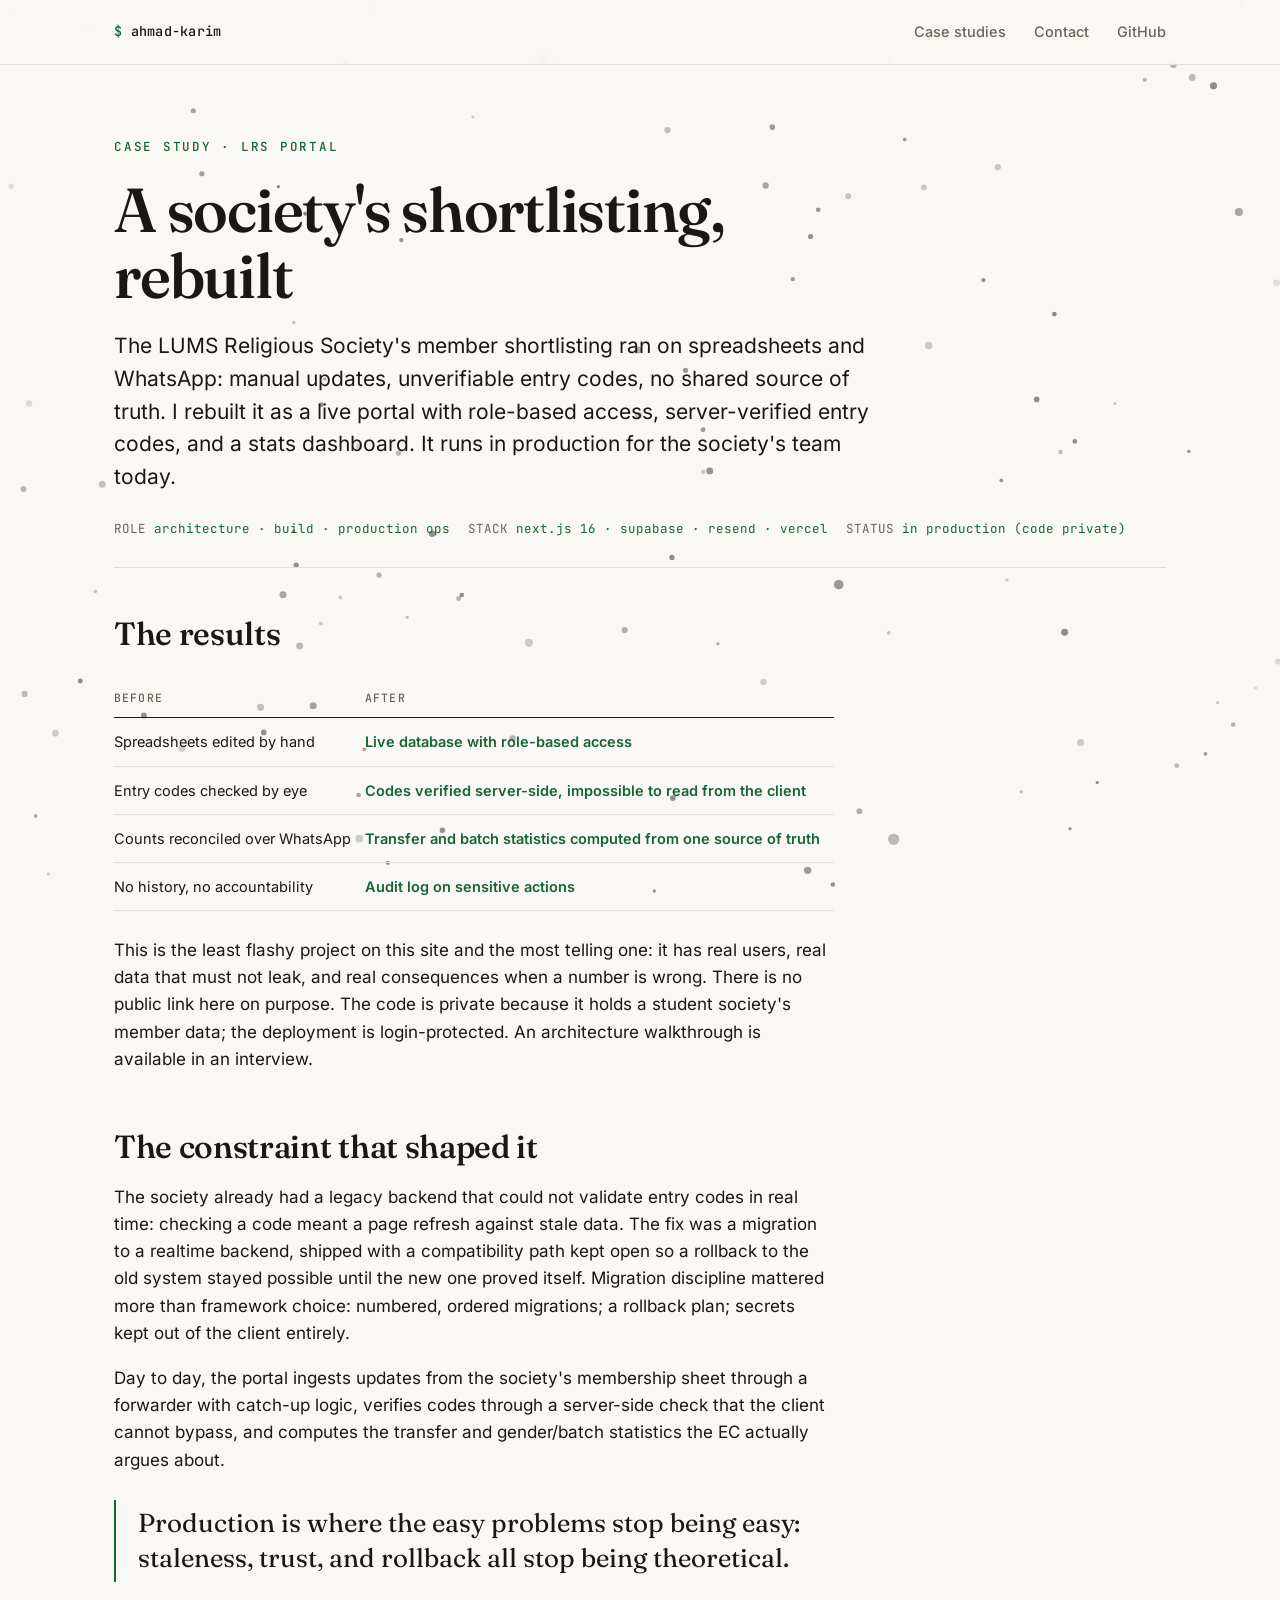
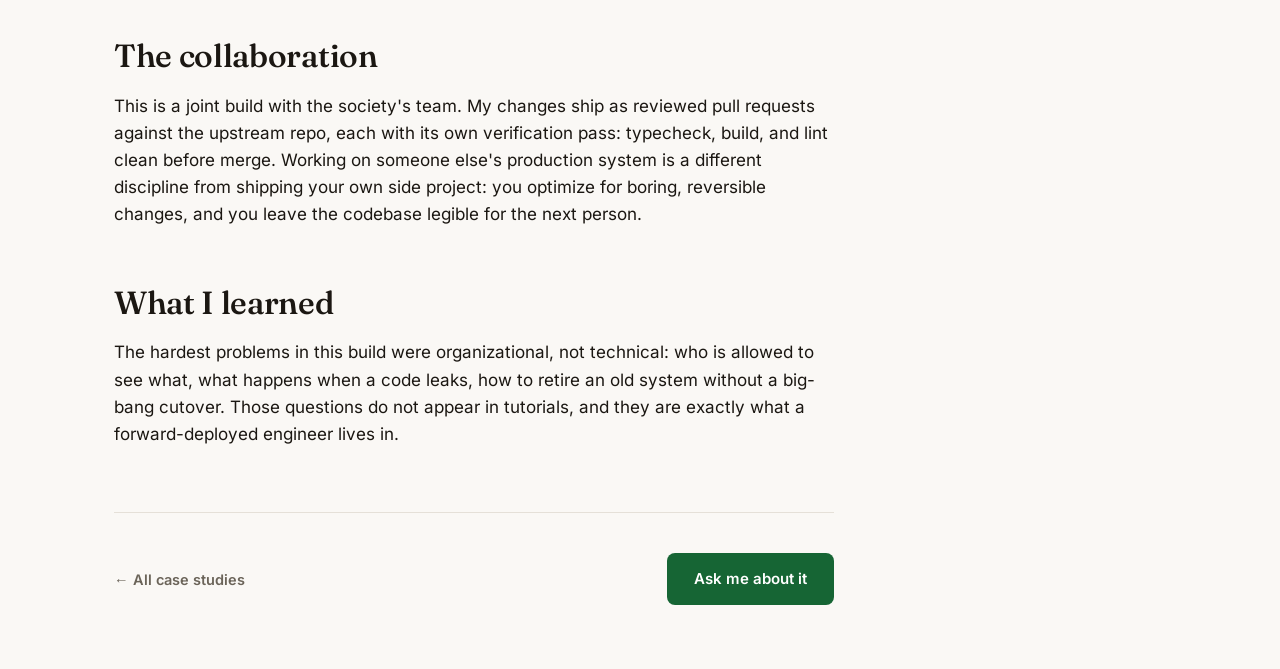
==== commit bf3e94da: "v3: committed cream theme, no mode switching — machine is one hard-cut dark chapter (nexstudio move)" ====
--- a/case-studies/lrs-portal.html
+++ b/case-studies/lrs-portal.html
@@ -72,5 +72,6 @@
   </main>
   <canvas id="world" aria-hidden="true"></canvas>
   <script src="../assets/world.js" defer></script>
+  <script src="../assets/motion.js" defer></script>
 </body>
 </html>
--- a/assets/styles.css
+++ b/assets/styles.css
@@ -681,60 +681,94 @@
   .hero .cta-row .btn { padding: 12px 20px; }
 }
 
-/* ---------- the continuous world ---------- */
+/* ============================================================
+   v3 motion language: committed cream theme, hard-cut machine
+   chapter, blur-in reveals, tilted parallax media, marquee,
+   meta labels, sweep statements. (refs: huyml / nexstudio / donut)
+   ============================================================ */
+
+/* the machine chapter: one hard-cut dark section */
+.machine-chapter {
+  background: #0E100E;
+  color: #E9E4DA;
+  padding: 110px 0 90px;
+  position: relative;
+  overflow: hidden;
+}
+.machine-chapter .meta-label { color: #6FCF97; }
+.machine-static { width: 100%; max-width: 1100px; height: auto; display: block; margin: 34px auto 0; }
+.machine-caption {
+  text-align: center;
+  margin-top: 26px;
+  color: #7C8A7E;
+  letter-spacing: 0.04em;
+}
+@media (max-width: 700px) {
+  .machine-chapter { padding: 72px 0 56px; }
+  .machine-static { margin-top: 18px; }
+}
+
+/* meta labels: mono, parentheses, edge-pinned feel */
+.meta-label { letter-spacing: 0.12em; }
+.kicker.meta-label { text-transform: none; }
+
+/* blur-in reveal (huyml sharpen-from-blur) */
+.js [data-blur] {
+  opacity: 0;
+  filter: blur(14px);
+  transform: translateY(10px);
+  transition: opacity 0.9s var(--ease), filter 0.9s var(--ease), transform 0.9s var(--ease);
+}
+.js [data-blur].in { opacity: 1; filter: blur(0); transform: none; }
+
+/* tilt + parallax media frames (huyml scattered cards) */
+.flagship-media {
+  will-change: transform;
+}
+@media (prefers-reduced-motion: reduce) {
+  .flagship-media { transform: none !important; }
+}
+
+/* statement sweep: words ink-in as the section crosses (nexstudio) */
+.js h2[data-sweep] .sw {
+  display: inline-block;
+  opacity: 0.14;
+  transition: opacity 0.5s var(--ease);
+}
+.js h2[data-sweep].in .sw { opacity: 1; }
+
+/* tagline marquee (donut) */
+.marquee {
+  border-top: 1px solid var(--line);
+  border-bottom: 1px solid var(--line);
+  background: var(--surface);
+  overflow: hidden;
+  padding: 18px 0;
+}
+.marquee-track {
+  display: flex;
+  width: max-content;
+  animation: marquee-scroll 26s linear infinite;
+}
+.marquee-track span {
+  font-family: var(--serif);
+  font-size: clamp(22px, 3vw, 34px);
+  font-weight: 540;
+  white-space: nowrap;
+  color: var(--ink);
+}
+@keyframes marquee-scroll { to { transform: translateX(-50%); } }
+@media (prefers-reduced-motion: reduce) {
+  .marquee-track { animation: none; }
+}
+
+/* world canvas stays behind everything */
 #world {
   position: fixed;
   inset: 0;
   z-index: -1;
   display: block;
 }
-body.world-dark .site-header {
-  background: rgba(14, 16, 14, 0.88);
-  border-bottom-color: #262B26;
-}
-body.world-dark .site-header .brand,
-body.world-dark .site-header .site-nav a { color: #E9E4DA; }
-
 @media (prefers-reduced-motion: reduce) {
   #world { display: none; }
 }
-
-/* solid plates for the machine zone (never text-over-canvas-mid-fade) */
-.stats { position: relative; }
-.stats::before {
-  content: "";
-  position: absolute;
-  inset: 0;
-  background: var(--surface);
-  opacity: 1;
-  transition: opacity 0.5s ease;
-  z-index: 0;
-}
-.stats .container { position: relative; z-index: 1; }
-body.world-dark .stats::before { background: #10120F; }
-
-.proof-strip { position: relative; }
-.proof-strip .container { position: relative; z-index: 1; }
-.proof-strip::before {
-  content: "";
-  position: absolute;
-  inset: 0;
-  background: transparent;
-  transition: background 0.5s ease;
-}
-body.world-dark .proof-strip::before { background: #0E100E; }
-
-/* dark-zone text turns light */
-body.world-dark .stats .num,
-body.world-dark .stat .lbl { color: #E9E4DA; }
-body.world-dark .section-head h2,
-body.world-dark .proof-strip .section-head h2 { color: #F2EEE6; }
-body.world-dark .section-head .kicker { color: #6FCF97; }
-
-/* case pages: prose plate stays solid over ambient canvas */
-.article { background: transparent; }
-.prose { background: transparent; }
-
-/* the machine's stage: empty band where gates + ring play */
-.machine-band { height: 160vh; }
-@media (max-width: 700px) { .machine-band { height: 120vh; } }
